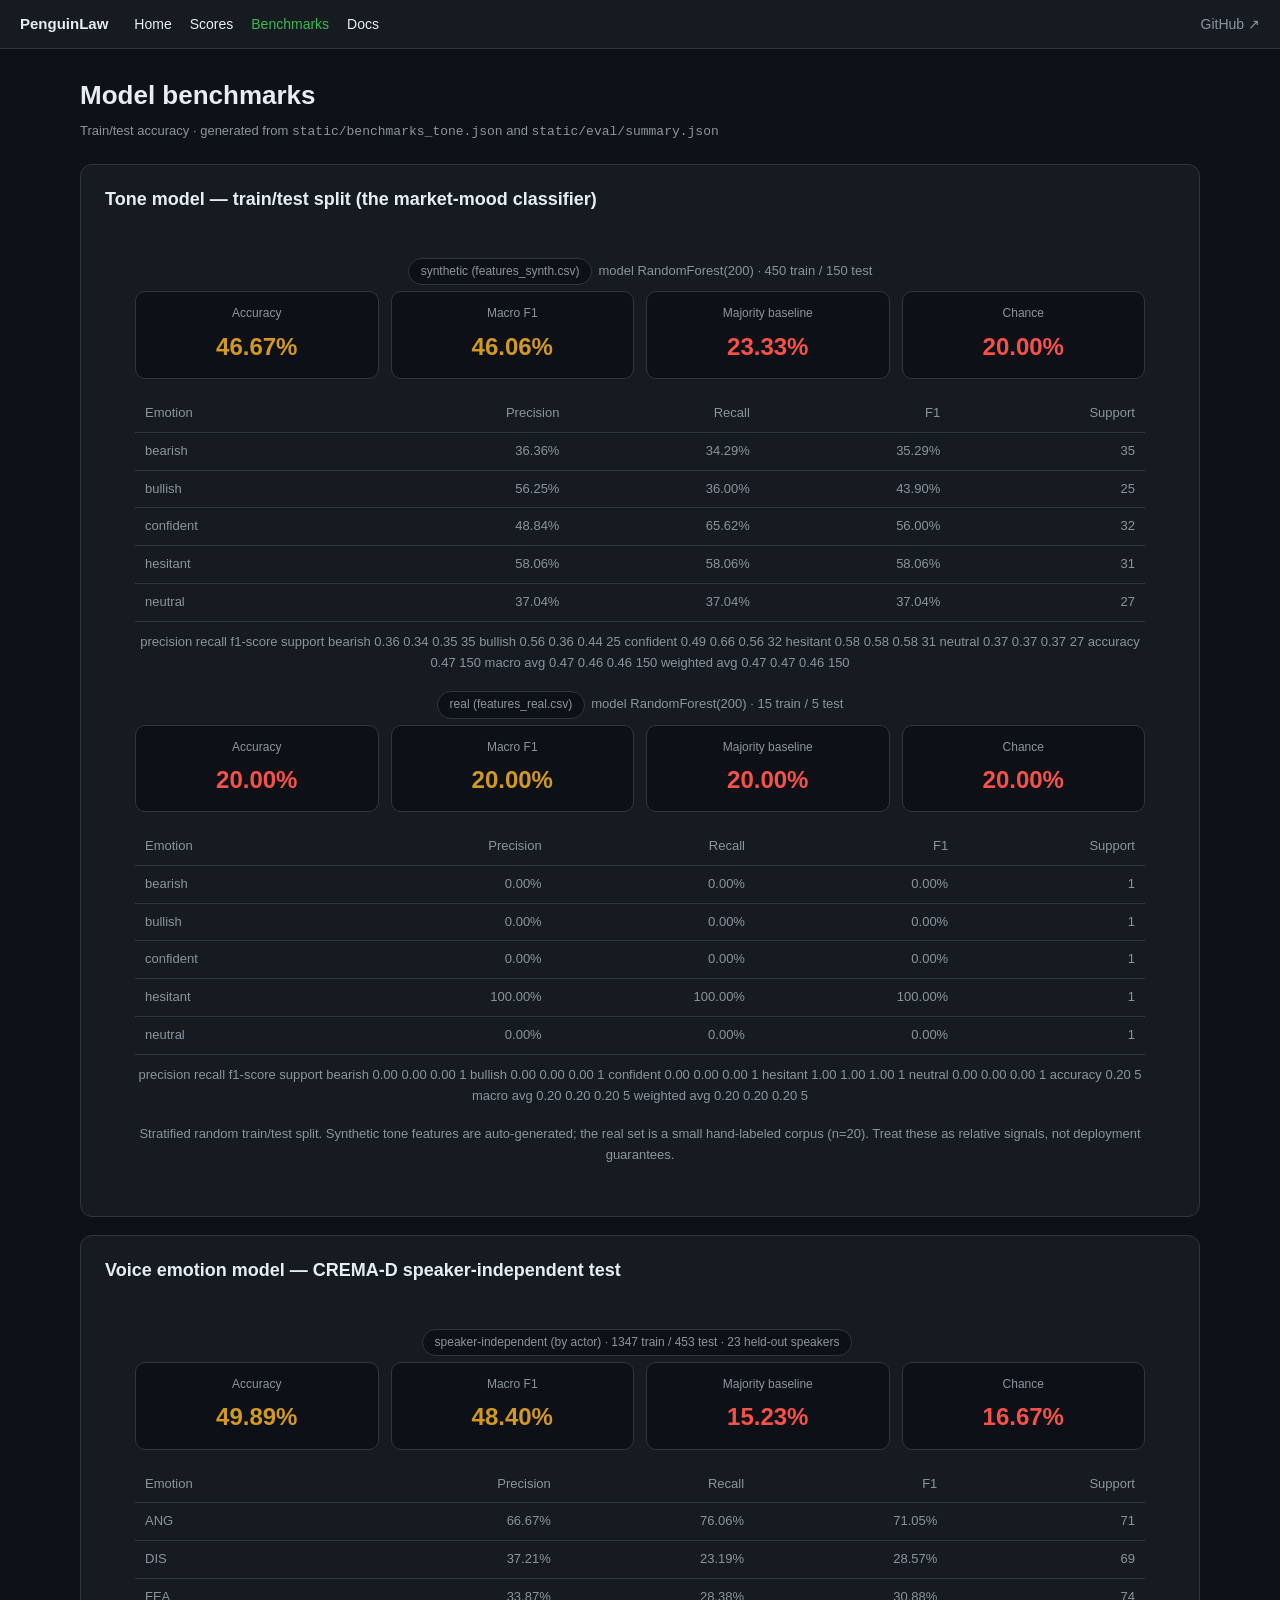
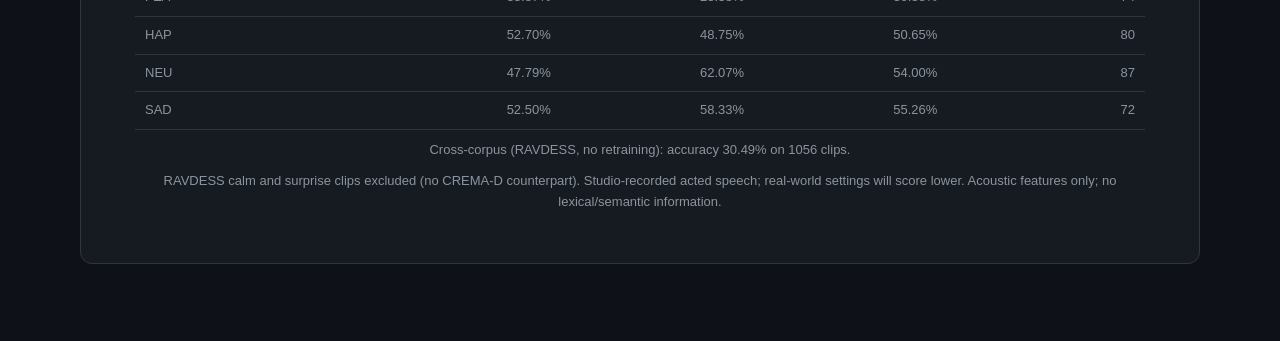
==== static/benchmarks.html @ f03c1a1f "feat(web): add Docs & Benchmarks pages; serve repo markdown docs - Docs page (/docs.html) renders th" ====
<!DOCTYPE html>
<html lang="en">
<head>
<meta charset="UTF-8">
<meta name="viewport" content="width=device-width, initial-scale=1.0">
<title>PenguinLaw — Benchmarks</title>
<style>
  :root { --bg:#0e1117; --panel:#161b22; --line:#30363d; --txt:#e6edf3;
          --mut:#8b949e; --acc:#3fb950; --warn:#d29922; --bad:#f85149; }
  * { box-sizing:border-box; }
  body { margin:0; background:var(--bg); color:var(--txt);
         font:15px/1.6 -apple-system,BlinkMacSystemFont,"Segoe UI",Roboto,Helvetica,Arial,sans-serif; }
  a { color:#58a6ff; text-decoration:none; } a:hover { text-decoration:underline; }
  .nav { display:flex; gap:18px; align-items:center; padding:12px 20px;
         background:var(--panel); border-bottom:1px solid var(--line);
         font-size:14px; position:sticky; top:0; z-index:10; }
  .nav .brand { font-weight:700; font-size:15px; margin-right:8px; }
  .nav a { color:var(--txt); } .nav .active { color:var(--acc); }
  .wrap { max-width:1160px; margin:0 auto; padding:26px 20px 60px; }
  h1 { font-size:26px; margin:0 0 4px; }
  .sub { color:var(--mut); font-size:13px; margin-bottom:22px; }
  .card { background:var(--panel); border:1px solid var(--line); border-radius:12px;
          padding:20px 24px; margin-bottom:18px; }
  .card h2 { margin:0 0 14px; font-size:18px; }
  .kpis { display:flex; flex-wrap:wrap; gap:12px; margin-bottom:16px; }
  .kpi { flex:1 1 150px; background:#0d1117; border:1px solid var(--line);
         border-radius:10px; padding:12px 14px; }
  .kpi .label { font-size:12px; color:var(--mut); }
  .kpi .value { font-size:24px; font-weight:600; margin-top:4px; }
  .kpi .value.good { color:var(--acc); } .kpi .value.ok { color:var(--warn); }
  .kpi .value.bad { color:var(--bad); }
  table { width:100%; border-collapse:collapse; font-size:13px; }
  th, td { padding:8px 10px; text-align:right; border-bottom:1px solid var(--line); }
  th:first-child, td:first-child { text-align:left; }
  th { color:var(--mut); font-weight:500; }
  .note { color:var(--mut); font-size:13px; margin-top:10px; }
  .badge { display:inline-block; background:#0d1117; border:1px solid var(--line);
           border-radius:20px; padding:3px 12px; font-size:12px; color:var(--mut);
           margin:0 6px 6px 0; }
  .empty { padding:30px; text-align:center; color:var(--mut); }
  .src { color:var(--mut); font-size:12px; }
</style>
</head>
<body>

<div class="nav">
  <span class="brand">PenguinLaw</span>
  <a href="/index.html">Home</a>
  <a href="/scores.html">Scores</a>
  <a href="/benchmarks.html" class="active">Benchmarks</a>
  <a href="/docs.html">Docs</a>
  <a href="https://github.com/prrtsh0/PenguinLaw" target="_blank" rel="noopener" style="margin-left:auto;color:var(--mut)">GitHub ↗</a>
</div>

<div class="wrap">
  <h1>Model benchmarks</h1>
  <div class="sub">Train/test accuracy · generated from <code>static/benchmarks_tone.json</code> and <code>static/eval/summary.json</code></div>

  <div class="card">
    <h2>Tone model — train/test split (the market-mood classifier)</h2>
    <div id="tone" class="empty">Loading…</div>
  </div>

  <div class="card">
    <h2>Voice emotion model — CREMA-D speaker-independent test</h2>
    <div id="voice" class="empty">Loading…</div>
  </div>

</div>

<script>
const esc = s => String(s).replace(/[&<>"']/g, c =>
  ({'&':'&amp;','<':'&lt;','>':'&gt;','"':'&quot;',"'":'&#39;'}[c]));
const pct = x => (x*100).toFixed(2)+"%";

function kpi(label, value, cls){
  return '<div class="kpi"><div class="label">'+esc(label)+'</div>'+
         '<div class="value '+(cls||"")+'">'+value+'</div></div>';
}
function perClassTable(per){
  const rows = Object.entries(per).sort((a,b)=>a[0].localeCompare(b[0]));
  let h = '<table><tr><th>Emotion</th><th>Precision</th><th>Recall</th><th>F1</th><th>Support</th></tr>';
  rows.forEach(([k,v])=> h += '<tr><td>'+esc(k)+'</td><td>'+pct(v.precision)+'</td><td>'+pct(v.recall)+'</td><td>'+pct(v.f1)+'</td><td>'+v.support+'</td></tr>');
  return h+'</table>';
}

function renderTone(d){
  const box = document.getElementById("tone");
  if (!d || !Array.isArray(d.datasets)){ box.innerHTML = '<div class="empty">No tone benchmark found.</div>'; return; }
  box.innerHTML = d.datasets.map(ds => {
    if (ds.error) return '<div class="card"><strong>'+esc(ds.dataset)+'</strong> — '+esc(ds.error)+'</div>';
    const accCls = ds.accuracy >= 0.6 ? "good" : (ds.accuracy >= 0.4 ? "ok" : "bad");
    return '<div style="margin-bottom:18px"><div class="badge">'+esc(ds.dataset)+'</div>'+
      '<div class="sub" style="display:inline">model '+esc(ds.model)+' · '+ds.n_train+' train / '+ds.n_test+' test</div>'+
      '<div class="kpis">'+
        kpi("Accuracy", pct(ds.accuracy), accCls)+
        kpi("Macro F1", pct(ds.macro_f1), "ok")+
        kpi("Majority baseline", pct(ds.majority_baseline), "bad")+
        kpi("Chance", pct(ds.chance), "bad")+
      '</div>'+
      perClassTable(ds.per_class)+
      '<div class="note">'+esc(ds.report||"")+'</div></div>';
  }).join("") +
  '<div class="note">'+esc(d.note||"")+'</div>';
}

function renderVoice(d){
  const box = document.getElementById("voice");
  if (!d || !d.results){ box.innerHTML = '<div class="empty">No voice evaluation summary found (<code>static/eval/summary.json</code>).</div>'; return; }
  const r = d.results;
  const accCls = r.accuracy >= 0.6 ? "good" : (r.accuracy >= 0.4 ? "ok" : "bad");
  let html = "";
  if (d.split) html += '<div class="badge">'+esc(d.split.method)+' · '+d.split.train_clips+' train / '+d.split.test_clips+' test · '+d.split.test_speakers+' held-out speakers</div>';
  html += '<div class="kpis">'+
    kpi("Accuracy", pct(r.accuracy), accCls)+
    kpi("Macro F1", pct(r.macro_f1), "ok")+
    kpi("Majority baseline", pct(r.majority_baseline), "bad")+
    kpi("Chance", pct(r.chance), "bad")+
  '</div>';
  html += perClassTable(r.per_class);
  if (d.cross_corpus){
    const c = d.cross_corpus;
    html += '<div class="note">Cross-corpus (RAVDESS, no retraining): accuracy '+pct(c.accuracy)+' on '+c.n+' clips.</div>';
  }
  html += '<div class="note">'+esc((d.limitations||[]).join(" "))+'</div>';
  box.innerHTML = html;
}

Promise.all([
  fetch("eval/summary.json").then(r=>r.ok?r.json():null),
  fetch("benchmarks_tone.json").then(r=>r.ok?r.json():null)
]).then(([voice, tone]) => {
  renderVoice(voice);
  renderTone(tone);
}).catch(() => {
  document.getElementById("voice").innerHTML = '<div class="empty">Could not load benchmark data.</div>';
});
</script>
</body>
</html>
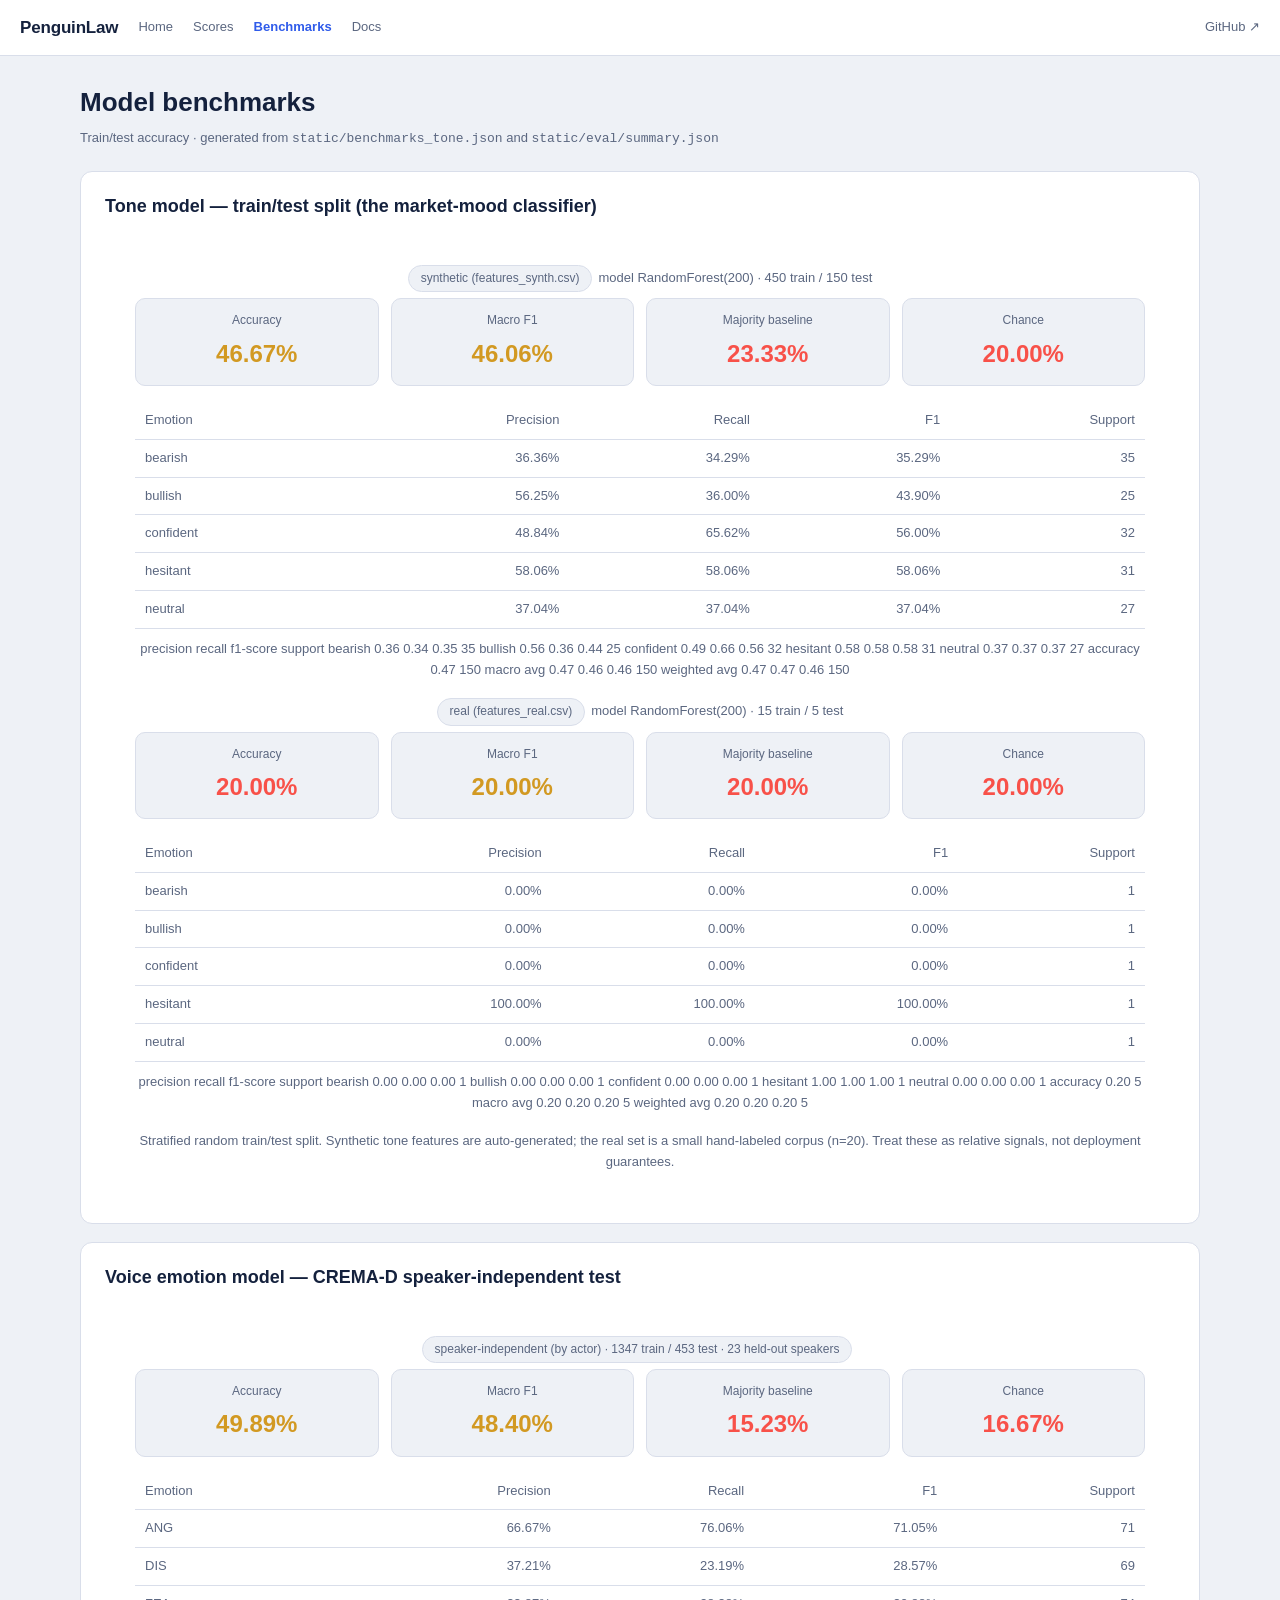
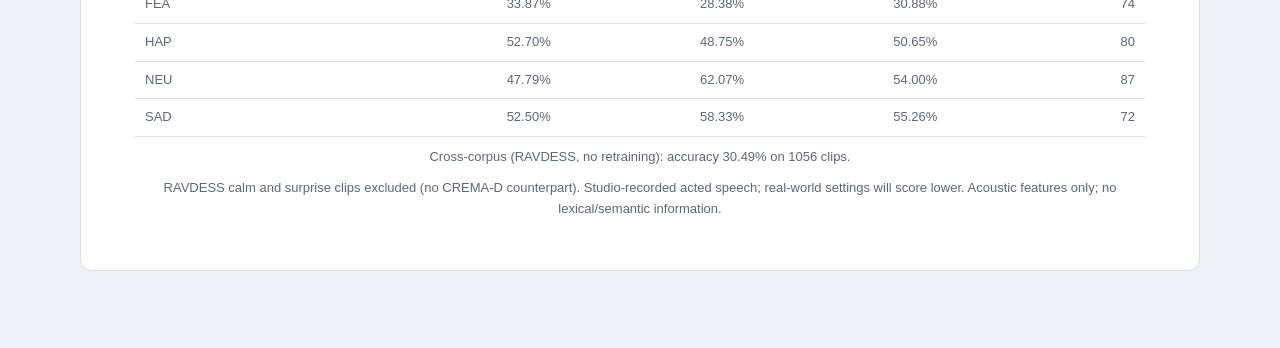
==== commit a86cbb45: "style(web): align scores/benchmarks/docs pages with homepage light UI" ====
--- a/static/benchmarks.html
+++ b/static/benchmarks.html
@@ -5,17 +5,20 @@
 <meta name="viewport" content="width=device-width, initial-scale=1.0">
 <title>PenguinLaw — Benchmarks</title>
 <style>
-  :root { --bg:#0e1117; --panel:#161b22; --line:#30363d; --txt:#e6edf3;
-          --mut:#8b949e; --acc:#3fb950; --warn:#d29922; --bad:#f85149; }
+  :root { --bg:#eef1f6; --panel:#ffffff; --line:#d9deea; --txt:#14213d;
+          --mut:#5b6780; --acc:#2f5bea; --accent:#2f5bea; --warn:#d29922;
+          --bad:#f85149; --radius:12px; --accent-soft:#e8edff; }
   * { box-sizing:border-box; }
   body { margin:0; background:var(--bg); color:var(--txt);
          font:15px/1.6 -apple-system,BlinkMacSystemFont,"Segoe UI",Roboto,Helvetica,Arial,sans-serif; }
-  a { color:#58a6ff; text-decoration:none; } a:hover { text-decoration:underline; }
-  .nav { display:flex; gap:18px; align-items:center; padding:12px 20px;
-         background:var(--panel); border-bottom:1px solid var(--line);
-         font-size:14px; position:sticky; top:0; z-index:10; }
-  .nav .brand { font-weight:700; font-size:15px; margin-right:8px; }
-  .nav a { color:var(--txt); } .nav .active { color:var(--acc); }
+  a { color:var(--acc); text-decoration:none; } a:hover { text-decoration:underline; }
+  .nav { display:flex; align-items:center; gap:20px; background:var(--panel);
+         border-bottom:1px solid var(--line); padding:0 20px; min-height:56px;
+         position:sticky; top:0; z-index:10; }
+  .nav .brand { font-weight:700; font-size:17px; letter-spacing:-.01em; color:var(--ink); }
+  .nav a { color:var(--mut); font-size:13px; text-decoration:none; }
+  .nav a:hover { color:var(--ink); }
+  .nav .active { color:var(--acc); font-weight:600; }
   .wrap { max-width:1160px; margin:0 auto; padding:26px 20px 60px; }
   h1 { font-size:26px; margin:0 0 4px; }
   .sub { color:var(--mut); font-size:13px; margin-bottom:22px; }
@@ -23,7 +26,7 @@
           padding:20px 24px; margin-bottom:18px; }
   .card h2 { margin:0 0 14px; font-size:18px; }
   .kpis { display:flex; flex-wrap:wrap; gap:12px; margin-bottom:16px; }
-  .kpi { flex:1 1 150px; background:#0d1117; border:1px solid var(--line);
+  .kpi { flex:1 1 150px; background:var(--bg); border:1px solid var(--line);
          border-radius:10px; padding:12px 14px; }
   .kpi .label { font-size:12px; color:var(--mut); }
   .kpi .value { font-size:24px; font-weight:600; margin-top:4px; }
@@ -34,7 +37,7 @@
   th:first-child, td:first-child { text-align:left; }
   th { color:var(--mut); font-weight:500; }
   .note { color:var(--mut); font-size:13px; margin-top:10px; }
-  .badge { display:inline-block; background:#0d1117; border:1px solid var(--line);
+  .badge { display:inline-block; background:var(--bg); border:1px solid var(--line);
            border-radius:20px; padding:3px 12px; font-size:12px; color:var(--mut);
            margin:0 6px 6px 0; }
   .empty { padding:30px; text-align:center; color:var(--mut); }
